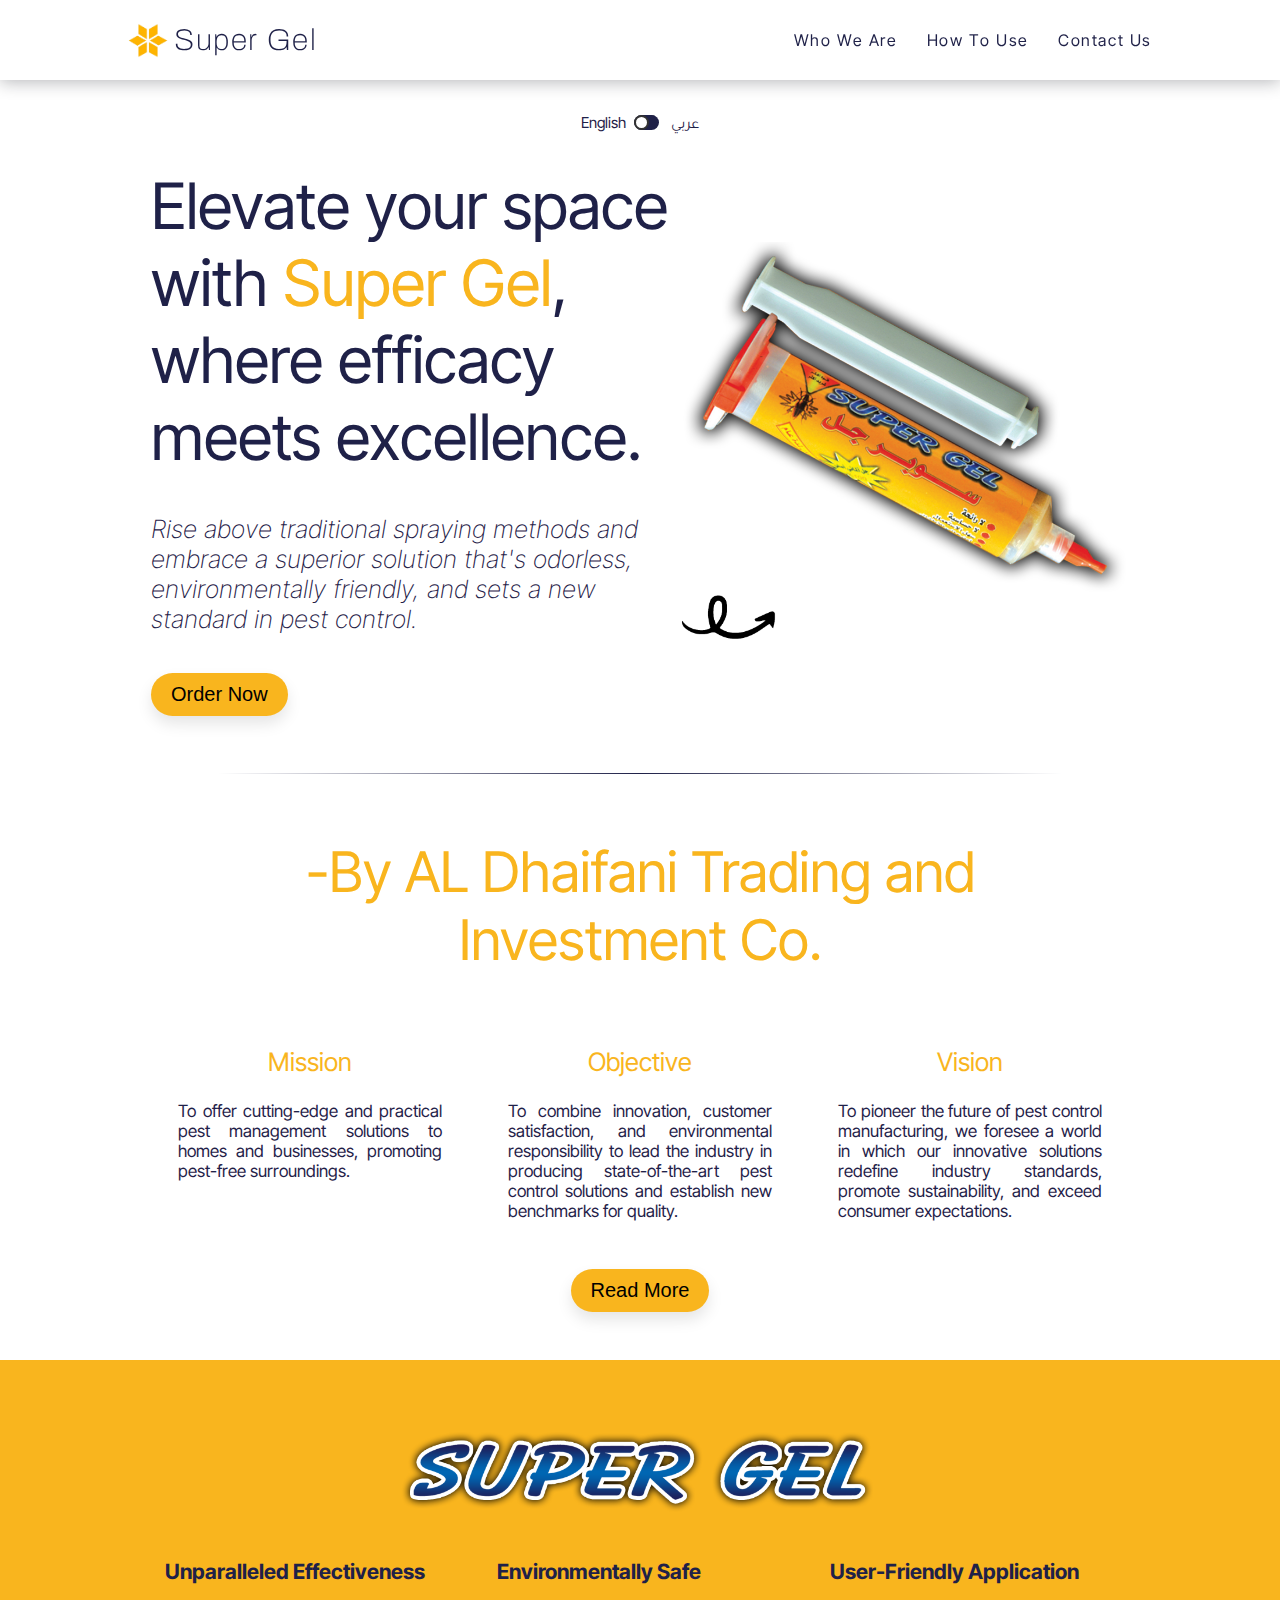
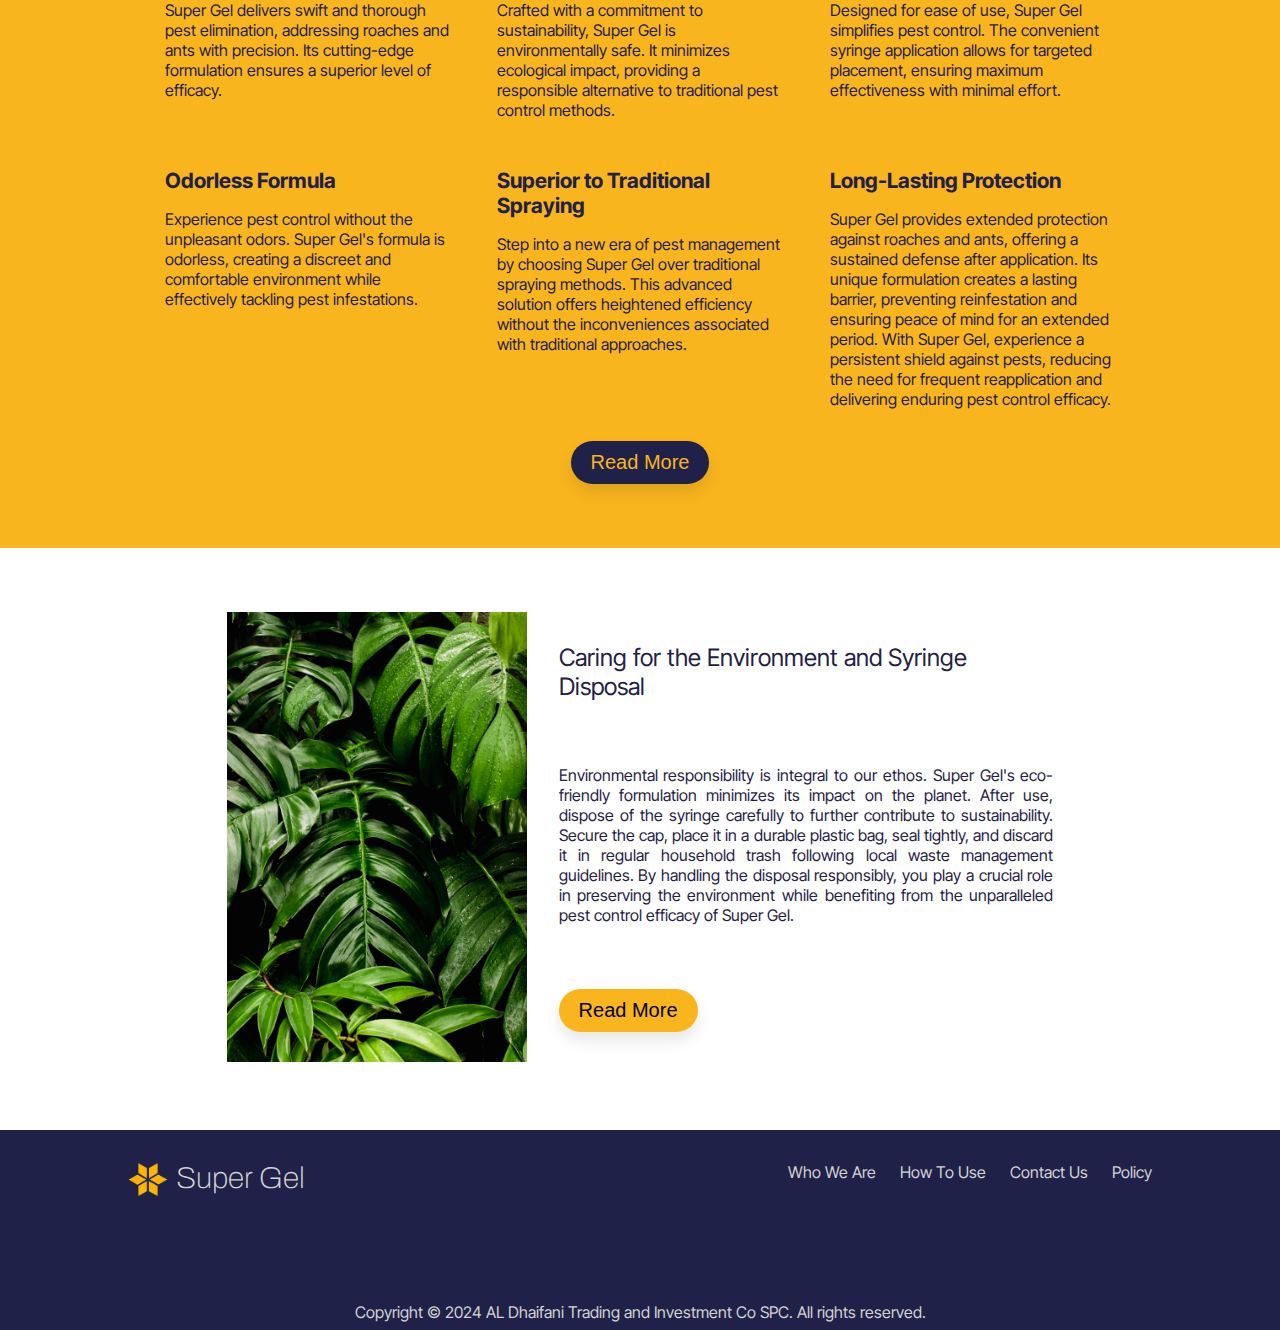
==== home.html @ 7fd61849 "rename index to home" ====
<!DOCTYPE html>
<html lang="en">
	<head>
		<meta charset="UTF-8" />
		<meta name="viewport" content="width=device-width, initial-scale=1.0" />

		<!--============== CSS ================-->
		<link rel="stylesheet" href="./css/setup.css" />
		<link rel="stylesheet" href="./css/style.css" />

		<!--============== FontAwesome ================-->
		<link
			rel="stylesheet"
			href="https://cdnjs.cloudflare.com/ajax/libs/font-awesome/6.4.2/css/all.min.css"
			integrity="sha512-z3gLpd7yknf1YoNbCzqRKc4qyor8gaKU1qmn+CShxbuBusANI9QpRohGBreCFkKxLhei6S9CQXFEbbKuqLg0DA=="
			crossorigin="anonymous"
			referrerpolicy="no-referrer"
		/>

		<title>Welcome - Super Gel</title>
	</head>
	<body>
		<!--=========== Nav Bar =============-->
		<div class="nav" id="nav">
			<div class="container">
				<div class="logo__container">
					<a href="#">
						<img src="./images/logo.png" alt="logo" />
						<h1 class="logo__text">Super Gel</h1>
					</a>
				</div>
				<div id="nav-toggle" class="nav-toggle">
					<i id="nav-burger" class="fa-solid fa-bars fa-lg burger"></i>
					<i id="nav-close" class="fa-solid fa-x fa-lg close"></i>
				</div>
				<div id="nav-list" class="nav__list">
					<ul>
						<li>
							<a href="#"><p>Who We Are</p></a>
						</li>
						<li>
							<a href="#"><p>How To Use</p></a>
						</li>
						<li>
							<a href="#"><p>Contact Us</p></a>
						</li>
					</ul>
				</div>
			</div>
		</div>

		<!--=========== Hero =============-->
		<div id="main">
			<div class="language-btns" dir="ltr">
				<span class="english__switch">English</span>
				<input type="checkbox" class="check" onclick="location.href='#'" />
				<span
					class="arabic__switch"
					dir="auto"
					style="font-family: 'Tajawal', sans-serif"
					>عربي</span
				>
			</div>
			<div class="hero">
				<div class="hero__text">
					<h1 class="hero__title">
						Elevate your space with <span>Super Gel</span>, where efficacy meets
						excellence.
					</h1>
					<p class="hero__description">
						Rise above traditional spraying methods and embrace a superior
						solution that's odorless, environmentally friendly, and sets a new
						standard in pest control.
					</p>
					<a href="#"><button>Order Now</button></a>
				</div>
				<div class="hero__img">
					<img src="./images/syringe.png" alt="" class="syringe" />
					<img src="./images/twisted arrow.png" alt="" class="arrow" />
				</div>
			</div>
			<div class="hr-container">
				<hr class="hr-text" />
			</div>
		</div>

		<!--=========== Who We Are =============-->
		<div id="who_we_are">
			<div class="we__title">
				<h1>-By AL Dhaifani Trading and Investment Co.</h1>
			</div>
			<div class="we__list">
				<div class="we__list_item">
					<i class="fa-solid fa-crosshairs fa-2xl"></i>
					<h2>Mission</h2>
					<p>
						To offer cutting-edge and practical pest management solutions to
						homes and businesses, promoting pest-free surroundings.
					</p>
				</div>
				<div class="we__list_item">
					<i class="fa-solid fa-bullseye fa-2xl"></i>
					<h2>Objective</h2>
					<p>
						To combine innovation, customer satisfaction, and environmental
						responsibility to lead the industry in producing state-of-the-art
						pest control solutions and establish new benchmarks for quality.
					</p>
				</div>
				<div class="we__list_item">
					<i class="fa-regular fa-eye fa-2xl"></i>
					<h2>Vision</h2>
					<p>
						To pioneer the future of pest control manufacturing, we foresee a
						world in which our innovative solutions redefine industry standards,
						promote sustainability, and exceed consumer expectations.
					</p>
				</div>
			</div>
			<a href="#"><button>Read More</button></a>
		</div>

		<!--=========== How To =============-->
		<div id="features">
			<div class="features_logo">
				<img src="./images/logo-blue.png" alt="brand-logo" />
			</div>
			<div class="features_list">
				<div class="features_item">
					<div class="features_item_title">
						<h2>Unparalleled Effectiveness</h2>
						<i class="fa-solid fa-bolt fa-xl"></i>
					</div>
					<p>
						Super Gel delivers swift and thorough pest elimination, addressing
						roaches and ants with precision. Its cutting-edge formulation
						ensures a superior level of efficacy.
					</p>
				</div>
				<div class="features_item">
					<div class="features_item_title">
						<h2>Environmentally Safe</h2>
						<i class="fa-solid fa-earth-africa fa-xl"></i>
					</div>
					<p>
						Crafted with a commitment to sustainability, Super Gel is
						environmentally safe. It minimizes ecological impact, providing a
						responsible alternative to traditional pest control methods.
					</p>
				</div>
				<div class="features_item">
					<div class="features_item_title">
						<h2>User-Friendly Application</h2>
						<i class="fa-solid fa-user-group fa-xl"></i>
					</div>
					<p>
						Designed for ease of use, Super Gel simplifies pest control. The
						convenient syringe application allows for targeted placement,
						ensuring maximum effectiveness with minimal effort.
					</p>
				</div>
				<div class="features_item">
					<div class="features_item_title">
						<h2>Odorless Formula</h2>
						<i class="fa-solid fa-virus-slash fa-xl"></i>
					</div>
					<p>
						Experience pest control without the unpleasant odors. Super Gel's
						formula is odorless, creating a discreet and comfortable environment
						while effectively tackling pest infestations.
					</p>
				</div>
				<div class="features_item">
					<div class="features_item_title">
						<h2>Superior to Traditional Spraying</h2>
						<i class="fa-solid fa-crown fa-xl"></i>
					</div>
					<p>
						Step into a new era of pest management by choosing Super Gel over
						traditional spraying methods. This advanced solution offers
						heightened efficiency without the inconveniences associated with
						traditional approaches.
					</p>
				</div>
				<div class="features_item">
					<div class="features_item_title">
						<h2>Long-Lasting Protection</h2>
						<i class="fa-solid fa-shield fa-xl"></i>
					</div>
					<p>
						Super Gel provides extended protection against roaches and ants,
						offering a sustained defense after application. Its unique
						formulation creates a lasting barrier, preventing reinfestation and
						ensuring peace of mind for an extended period. With Super Gel,
						experience a persistent shield against pests, reducing the need for
						frequent reapplication and delivering enduring pest control
						efficacy.
					</p>
				</div>
			</div>
			<a href="#"><button>Read More</button></a>
		</div>

		<!--=========== Envt =============-->
		<div id="envt">
			<div class="envt__container">
				<div class="envt_img">
					<img src="./images/leafs.jpg" alt="leafs" id="leafs" />
				</div>
				<div class="envt_description">
					<h2>Caring for the Environment and Syringe Disposal</h2>
					<p>
						Environmental responsibility is integral to our ethos. Super Gel's
						eco-friendly formulation minimizes its impact on the planet. After
						use, dispose of the syringe carefully to further contribute to
						sustainability. Secure the cap, place it in a durable plastic bag,
						seal tightly, and discard it in regular household trash following
						local waste management guidelines. By handling the disposal
						responsibly, you play a crucial role in preserving the environment
						while benefiting from the unparalleled pest control efficacy of
						Super Gel.
					</p>
					<a href="#"><button>Read More</button></a>
				</div>
			</div>
		</div>

		<!--=========== Footer =============-->
		<div id="footer">
			<div class="footer__container">
				<div class="footer__logo">
					<a href="#">
						<img src="./images/logo.png" alt="logo" />
						<h1 class="logo__text">Super Gel</h1>
					</a>
				</div>
				<div class="footer__links">
					<ul>
						<li>
							<a href="#"><p>Who We Are</p></a>
						</li>
						<li>
							<a href="#"><p>How To Use</p></a>
						</li>
						<li>
							<a href="#"><p>Contact Us</p></a>
						</li>
						<li>
							<a href="#"><p>Policy</p></a>
						</li>
					</ul>
				</div>
			</div>
			<div class="footer__copyright">
				<p>
					Copyright © 2024 AL Dhaifani Trading and Investment Co SPC. All rights
					reserved.
				</p>
			</div>
		</div>

		<!--============== JS ================-->
		<script src="./js/index.js"></script>
	</body>
</html>
---- css/setup.css ----
/*==============
    CSS RESET
===============*/
html {
	box-sizing: border-box;
	font-size: 16px;
}

*,
*:before,
*:after {
	box-sizing: inherit;
}

body,
div,
h1,
h2,
h3,
h4,
h5,
h6,
p,
ol,
ul,
fieldset {
	margin: 0;
	padding: 0;
	font-weight: normal;
}

ol,
ul {
	list-style: none;
}

img {
	max-width: 100%;
	height: auto;
}

/*===============
    Variables
===============*/
:root {
	--primary-color: #f9b51e;
	--text-color: #1f2148;
	--accent-color: #d3d2d2;
	--white-color: #ffffff;
}
---- css/style.css ----
/*============
    Fonts
============*/
@import url('https://fonts.googleapis.com/css2?family=Archivo:ital,wght@1,500&family=Inter+Tight:ital,wght@0,400;1,200&display=swap');
@import url('https://fonts.googleapis.com/css2?family=Tajawal:wght@200;300;400;500;700;800;900&display=swap');

/*============
    Global
============*/
body {
	background-color: var(--white-color);
	font-family: 'Inter Tight', sans-serif;
	color: var(--text-color);
	height: 100vh;
	overflow: scroll;
	scroll-behavior: smooth;
}

ul {
	list-style: non;
}

ul {
	list-style: none;
}

a,
a:active,
a:visited {
	text-decoration: none;
	color: var(--text-color);
}

a:hover {
	color: var(--primary-color);
}

button {
	font-size: 20px;
	width: auto;
	height: auto;
	border: none;
	border-radius: 40px;
	padding: 10px 20px;
	background-color: var(--primary-color);
	cursor: pointer;
	box-shadow: 0px 8px 15px rgba(0, 0, 0, 0.1);
	transition: all 0.3s ease 0s;
}

button:hover {
	opacity: 0.8;
}

.container {
	width: 80%;
	display: flex;
	align-items: center;
	justify-content: space-between;
}

/*============
    navbar
============*/
#nav {
	width: 100vw;
	height: 5rem;
	display: flex;
	flex-direction: row;
	align-items: center;
	justify-content: center;
	padding: 1rem 0;
	letter-spacing: 0.1rem;
	position: fixed;
	z-index: 100;
	box-shadow: 0 2px 16px hsla(220, 32%, 8%, 0.3);
	background-color: var(--white-color);
}

#nav .logo__container a {
	display: flex;
	justify-content: center;
	align-items: center;
	column-gap: 6px;
}

#nav .logo__container img {
	width: 40px;
	height: 35px;
}

#nav .logo__container .logo__text {
	font-size: 30px;
	font-family: 'Archivo', sans-serif;
	font-weight: 100;
}

#nav .nav__list {
	height: 100%;
	width: 35%;
}

#nav .nav__list ul {
	display: flex;
	justify-content: space-between;
	align-items: center;
}

#nav .nav-toggle {
	width: 15px;
	height: 100%;
	display: flex;
	align-items: center;
	cursor: pointer;
	display: none;
}

#nav .nav-toggle .burger,
#nav .nav-toggle .close {
	display: none;
	transition: all 300ms ease;
}

/*============
    Main
============*/
#main {
	width: 100vw;
	display: flex;
	padding: 7rem 7rem 0 7rem;
	flex-direction: column;
	align-items: center;
	justify-content: center;
}

/* ------- Lang Btn ------*/
#main .language-btns {
	text-align: center;
	font-size: 15px;
}

#main .check {
	position: relative;
	width: 30px;
	cursor: pointer;
}

#main .check::before {
	position: absolute;
	content: '';
	width: 25px;
	height: 15px;
	background-color: var(--text-color);
	border-radius: 25px;
}

#main .check:checked::before {
	background-color: var(--primary-color);
}

#main .check::after {
	content: '';
	position: absolute;
	left: 0px;
	width: 15px;
	height: 15px;
	background-color: #fff;
	border-radius: 25px;
	transition: 0.25s;
	border: 2px solid #333;
	box-sizing: border-box;
}

#main .check:checked::after {
	left: 12px;
	border: 2px solid var(--accent-color);
}

/* ------- Hero ------*/
#main .hero {
	width: 100%;
	height: fit-content;
	margin: 2rem 0;
	display: flex;
	align-items: center;
	justify-content: center;
}

#main .hero__text {
	height: 61vh;
	width: 50%;
	display: flex;
	flex-direction: column;
	justify-content: space-between;
}

#main .hero__text .hero__title {
	font-size: 64px;
}

#main .hero__text .hero__title span {
	color: var(--primary-color);
}

#main .hero__text .hero__description {
	font-size: 25px;
	font-style: italic;
	font-weight: 200;
}

#main .hero__img {
	display: flex;
	flex-direction: column;
}

#main .hero__img .syringe {
	width: 450px;
	height: 350px;
}

#main .hero__img .arrow {
	width: 100px;
}

/*============
    Line
============*/
.hr-container {
	margin: 0 0 2.5rem 0;
	width: 80%;
	text-align: center;
}

.hr-text {
	font-size: 20px;
	position: relative;
	border: 0;
	height: 1.5em;
	width: 100%;
}
.hr-text:before {
	content: '';
	position: absolute;
	background: linear-gradient(to right, transparent, #1f2148, transparent);
	left: 0;
	top: 50%;
	width: 100%;
	height: 1px;
}

/*================
    Who We Are
=================*/
#who_we_are {
	width: 100vw;
	padding: 0 7rem;
	display: flex;
	flex-direction: column;
	justify-content: center;
	align-items: center;
	row-gap: 3rem;
}

#who_we_are .we__title {
	color: var(--primary-color);
	font-size: 28px;
	width: 70%;
	text-align: center;
}

#who_we_are .we__list {
	width: 100%;
	display: flex;
	justify-content: space-evenly;
	align-items: start;
}

#who_we_are .we__list .we__list_item {
	width: 25%;
	display: flex;
	flex-direction: column;
	justify-content: center;
	align-items: center;
	row-gap: 1.5rem;
	font-size: 17px;
}

#who_we_are .we__list .we__list_item h2 {
	color: var(--primary-color);
}

#who_we_are .we__list .we__list_item p {
	text-align: justify;
}

#who_we_are .hr-container {
	margin-top: 0;
}

/*================
    features
=================*/
#features {
	width: 100vw;
	padding: 4rem 7rem;
	margin-top: 3rem;
	display: flex;
	flex-direction: column;
	justify-content: center;
	align-items: center;
	row-gap: 2rem;
	background-color: var(--primary-color);
}

#features .features_logo img {
	width: 500px;
}

#features .features_list {
	width: 90%;
	display: flex;
	justify-content: space-between;
	align-items: start;
	flex-wrap: wrap;
	row-gap: 3rem;
}

#features .features_list .features_item {
	width: 30%;
	display: flex;
	flex-direction: column;
	row-gap: 1rem;
}

#features .features_list .features_item .features_item_title {
	display: flex;
	justify-content: space-between;
	align-items: center;
}

#features .features_list .features_item .features_item_title h2 {
	font-size: 21px;
	font-weight: bold;
}

#features button {
	background-color: var(--text-color);
	color: var(--primary-color);
}

/*============
    Envt
============*/
#envt {
	width: 100vw;
	padding: 4rem 7rem;
	display: flex;
	flex-direction: column;
	justify-content: center;
	align-items: center;
}

#envt .envt__container {
	width: 80%;
	display: flex;
	justify-content: center;
	align-items: start;
	column-gap: 2rem;
}

#leafs {
	width: 300px;
}

#envt .envt__container .envt_description {
	width: calc(100% - 350px);
	min-height: 450px;
	display: flex;
	flex-direction: column;
	justify-content: center;
	row-gap: 4rem;
}

#envt .envt__container .envt_description p {
	text-align: justify;
}

/*=========
  Footer
==========*/
#footer {
	width: 100%;
	padding: 0rem 4rem;
	min-height: 200px;
	background-color: var(--text-color);
	color: var(--accent-color);
	display: flex;
	flex-direction: column;
	justify-content: space-between;
	align-items: center;
}

#footer a {
	color: var(--accent-color);
}

#footer a:hover {
	color: var(--primary-color);
}

#footer .footer__container {
	width: 100%;
	padding: 2rem 4rem 0 4rem;
	display: flex;
	justify-content: space-between;
	align-items: start;
}

#footer .footer__logo a {
	display: flex;
	column-gap: 0.5rem;
	justify-content: center;
}

#footer .footer__logo img {
	width: 40px;
	height: 35px;
}

#footer .footer__logo a h1 {
	font-size: 30px;
	font-family: 'Archivo', sans-serif;
	font-weight: 100;
}

#footer .footer__links ul {
	display: flex;
	justify-content: center;
	align-items: center;
	column-gap: 1.5rem;
}

#footer .footer__copyright {
	padding-bottom: 0.5rem;
	text-align: center;
}

/*===============
  Responsiveness
===============*/

/* --- large tablets --- */
@media screen and (max-width: 1180px) {
	.container {
		width: 90%;
	}

	/* -- nav -- */
	#nav .nav__list {
		width: 40%;
	}

	/* -- hero -- */
	#main {
		padding: 7rem 3.5rem 0 3.5rem;
	}

	#main .hero__text {
		height: 50vh;
		width: 60%;
		display: flex;
		flex-direction: column;
		row-gap: 0.5rem;
	}

	#main .hero__text .hero__title {
		font-size: 50px;
	}

	#main .hero__text .hero__description {
		font-size: 20px;
	}

	#main .hero__img .syringe {
		width: 450px;
		height: 330px;
	}

	#main .hero__img .arrow {
		width: 90px;
	}

	/* -- who we are -- */
	#who_we_are {
		padding: 0 3rem;
	}

	#who_we_are .we__title {
		font-size: 25px;
	}

	#who_we_are .we__list {
		justify-content: space-between;
	}

	#who_we_are .we__list .we__list_item {
		width: 30%;
		display: flex;
		flex-direction: column;
		justify-content: center;
		align-items: center;
		row-gap: 1.5rem;
	}

	/* -- features -- */
	#features {
		padding: 3rem;
		margin-top: 3rem;
	}

	#features .features_logo img {
		width: 480px;
	}

	#features .features_list {
		width: 100%;
		row-gap: 2rem;
	}

	#features .features_list .features_item {
		width: 31%;
	}

	#features .features_list .features_item .features_item_title h2 {
		font-size: 18px;
	}

	/* -- envt -- */
	#envt {
		width: 100vw;
		padding: 3rem 2rem;
	}

	#envt .envt__container {
		width: 95%;
		column-gap: 1rem;
	}

	#leafs {
		width: 200px;
	}

	#envt .envt__container .envt_description {
		width: calc(100% - 200px - 1rem);
		min-height: 300px;
		row-gap: 1.5rem;
	}

	#envt .envt__container .envt_description h2 {
		font-size: 20px;
	}

	/* -- footer -- */
	#footer {
		min-height: 170px;
		padding: 0 2rem;
	}
}

/* --- small & medium tablet --- */
@media screen and (max-width: 970px) {
	/* -- nav -- */
	#nav {
		height: 4.5rem;
	}

	#nav .logo__container img {
		width: 35px;
		height: 30px;
	}

	#nav .logo__container .logo__text {
		font-size: 25px;
	}

	#nav .nav__list {
		position: absolute;
		height: fit-content;
		width: 100vw;
		left: 0;
		right: 0;
		top: 4.5rem;
		display: none;
		box-shadow: 0 15px 10px -10px hsla(220, 32%, 8%, 0.3);
		background-color: var(--white-color);
	}

	#nav .nav__list ul {
		flex-direction: column;
		width: 100%;
	}

	#nav .nav__list ul li {
		width: 100%;
		height: 4rem;
	}

	#nav .nav__list ul li:hover {
		background-color: var(--accent-color);
	}

	#nav .nav__list ul li a {
		width: 100%;
		height: 100%;
		display: flex;
		justify-content: center;
		align-items: center;
	}

	#nav .nav__list ul li a:hover {
		color: var(--text-color);
	}

	#nav .nav-toggle {
		display: block;
	}

	#nav .nav-toggle .burger {
		display: block;
	}

	/* -- hero -- */
	#main {
		padding: 7rem 1.5rem 0 1.5rem;
	}

	#main .hero {
		flex-direction: column;
	}

	#main .hero__text {
		height: calc(100vh - 7rem - 300px - 5.5rem);
		width: 100%;
		margin-bottom: 1.5rem;
	}

	#main .hero__text .hero__title {
		font-size: 39px;
	}

	#main .hero__text .hero__description {
		font-size: 17px;
	}

	button {
		font-size: 13px;
		padding: 10px 15px;
	}

	#main .hero__img .syringe {
		width: 300px;
		height: 250px;
	}

	#main .hero__img .arrow {
		width: 90px;
	}

	/* -- hero -- */
	#who_we_are {
		padding: 0 1.5rem;
		row-gap: 2rem;
	}

	#who_we_are .we__title {
		font-size: 20px;
		width: 75%;
	}

	#who_we_are .we__list {
		flex-direction: column;
		align-items: center;
		row-gap: 2rem;
	}

	#who_we_are .we__list .we__list_item {
		width: 90%;
		row-gap: 1.5rem;
		font-size: 17px;
	}

	/* -- features -- */
	#features {
		width: 100vw;
		padding: 2.5rem 1.5rem;
		row-gap: 1.5rem;
	}

	#features .features_logo img {
		width: 400px;
	}

	#features .features_list {
		width: 100%;
		justify-content: space-evenly;
		row-gap: 2rem;
	}

	#features .features_list .features_item {
		width: 43%;
	}

	/* -- envt -- */
	#footer {
		padding-top: 0rem;
	}

	/* -- footer -- */
	#footer {
		min-height: 230px;
		padding: 0 2rem;
	}

	#footer .footer__links ul {
		display: flex;
		flex-direction: column;
		justify-content: center;
		align-items: start;
		row-gap: 0.8rem;
	}
}

/* --- small Phones--- */
@media screen and (max-width: 490px) {
	/* -- hero -- */
	#main .hero__text .hero__title {
		font-size: 30px;
	}

	#main .hero__text .hero__description {
		font-size: 18px;
	}

	button {
		font-size: 13px;
		padding: 10px 15px;
	}

	#main .hero__img .syringe {
		width: 250px;
		height: 200px;
	}

	#main .hero__img .arrow {
		width: 70px;
	}

	/* -- hero -- */
	#who_we_are {
		padding: 0 0.5rem;
		row-gap: 2rem;
	}

	#who_we_are .we__title {
		font-size: 13px;
		width: 90%;
	}

	#who_we_are .we__list {
		flex-direction: column;
		align-items: center;
		row-gap: 2rem;
	}

	#who_we_are .we__list .we__list_item {
		width: 90%;
		row-gap: 1.5rem;
		font-size: 13px;
	}

	/* -- features -- */
	#features {
		padding: 2rem 0.5rem;
	}

	#features .features_logo img {
		width: 300px;
	}

	#features .features_list {
		width: 100%;
		display: flex;
		flex-direction: column;
		justify-content: center;
		align-items: center;
		row-gap: 2rem;
	}

	#features .features_list .features_item {
		width: 95%;
	}

	/* -- envt -- */
	#envt {
		width: 100vw;
		padding: 2rem 0.5rem;
		display: flex;
		flex-direction: column;
		justify-content: center;
		align-items: center;
	}

	#envt .envt__container {
		width: 80%;
		display: flex;
		flex-direction: column;
		justify-content: center;
		align-items: center;
		row-gap: 2rem;
	}

	#leafs {
		width: 200px;
	}

	#envt .envt__container .envt_description {
		width: 100%;
		row-gap: 2rem;
	}

	/* -- footer -- */
	#footer .footer__logo {
		width: 100%;
	}

	#footer .footer__links {
		width: 100%;
	}

	#footer .footer__links ul {
		display: flex;
		flex-direction: column;
		justify-content: center;
		align-items: center;
		row-gap: 0.8rem;
	}

	#footer .footer__container {
		width: 100%;
		padding: 2rem 4rem 0 4rem;
		display: flex;
		flex-direction: column;
		justify-content: center;
		align-items: center;
		row-gap: 1.5rem;
		margin-bottom: 2rem;
	}
}
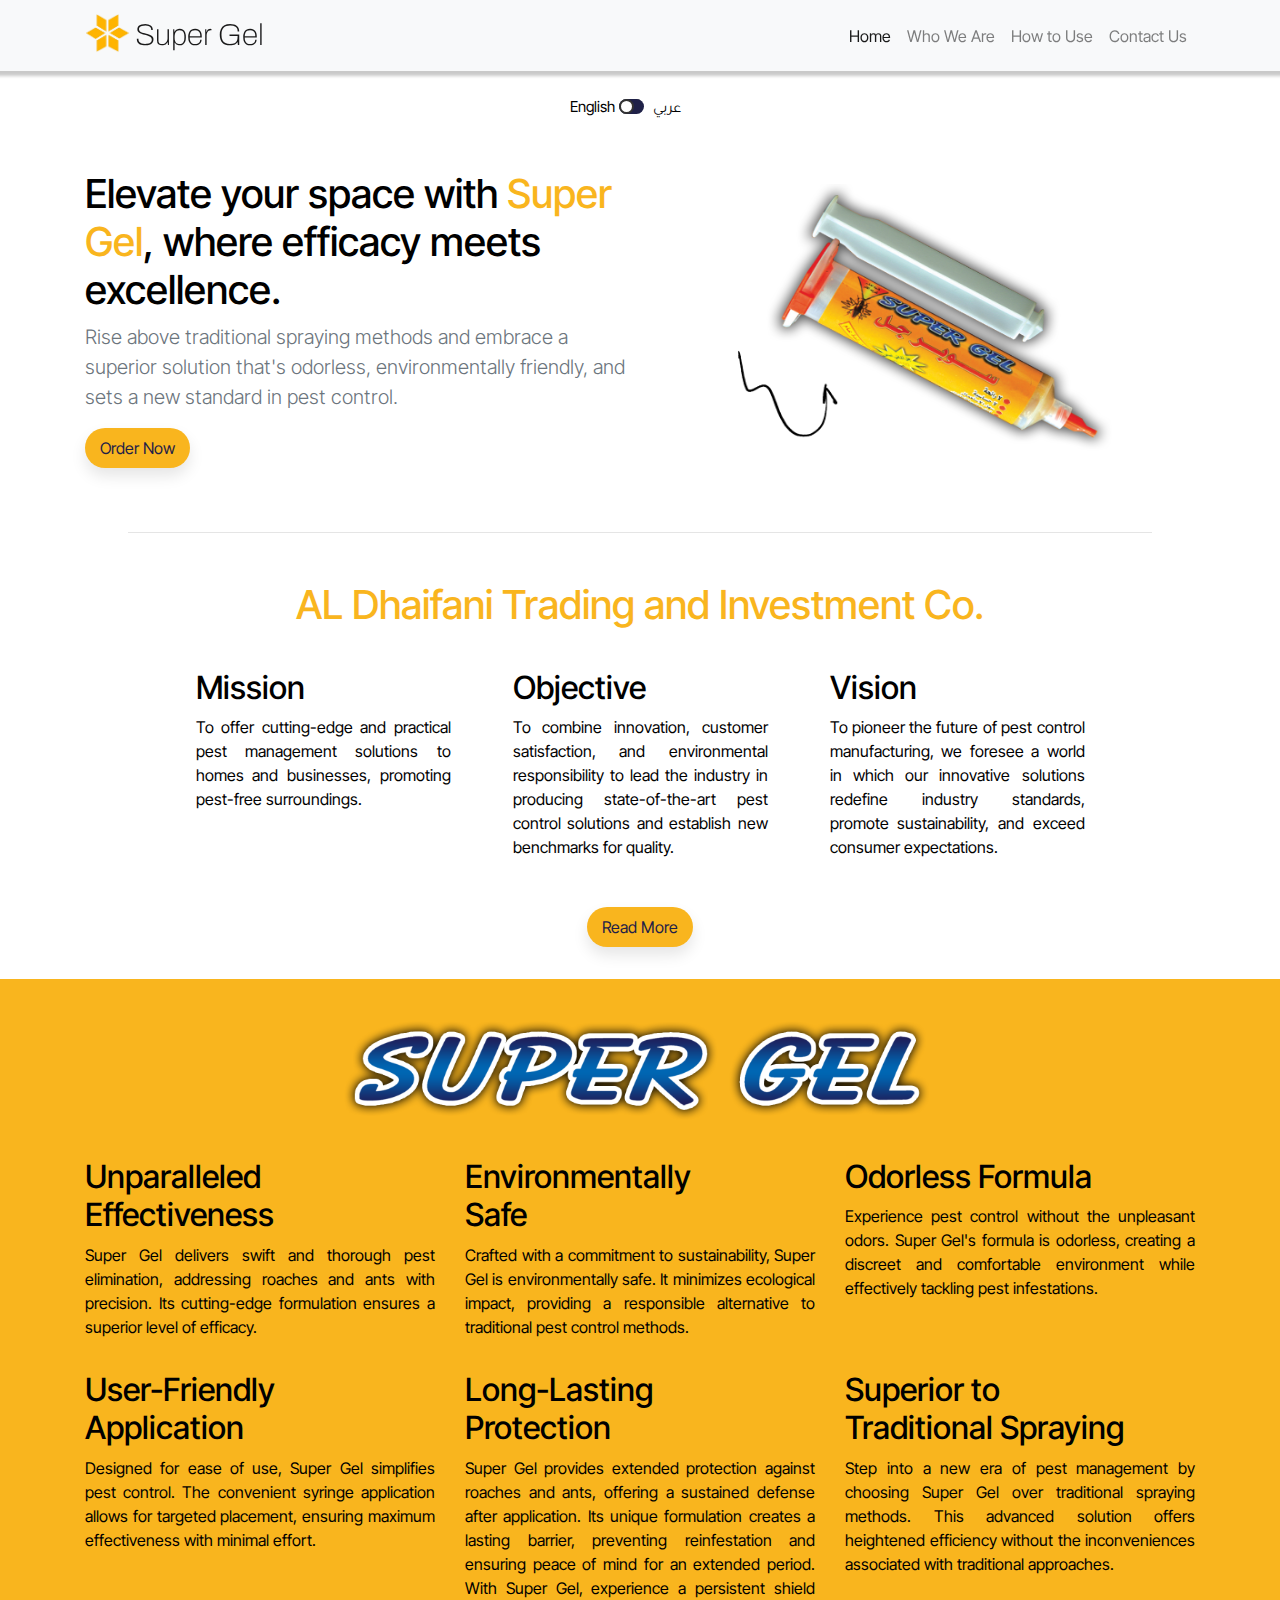
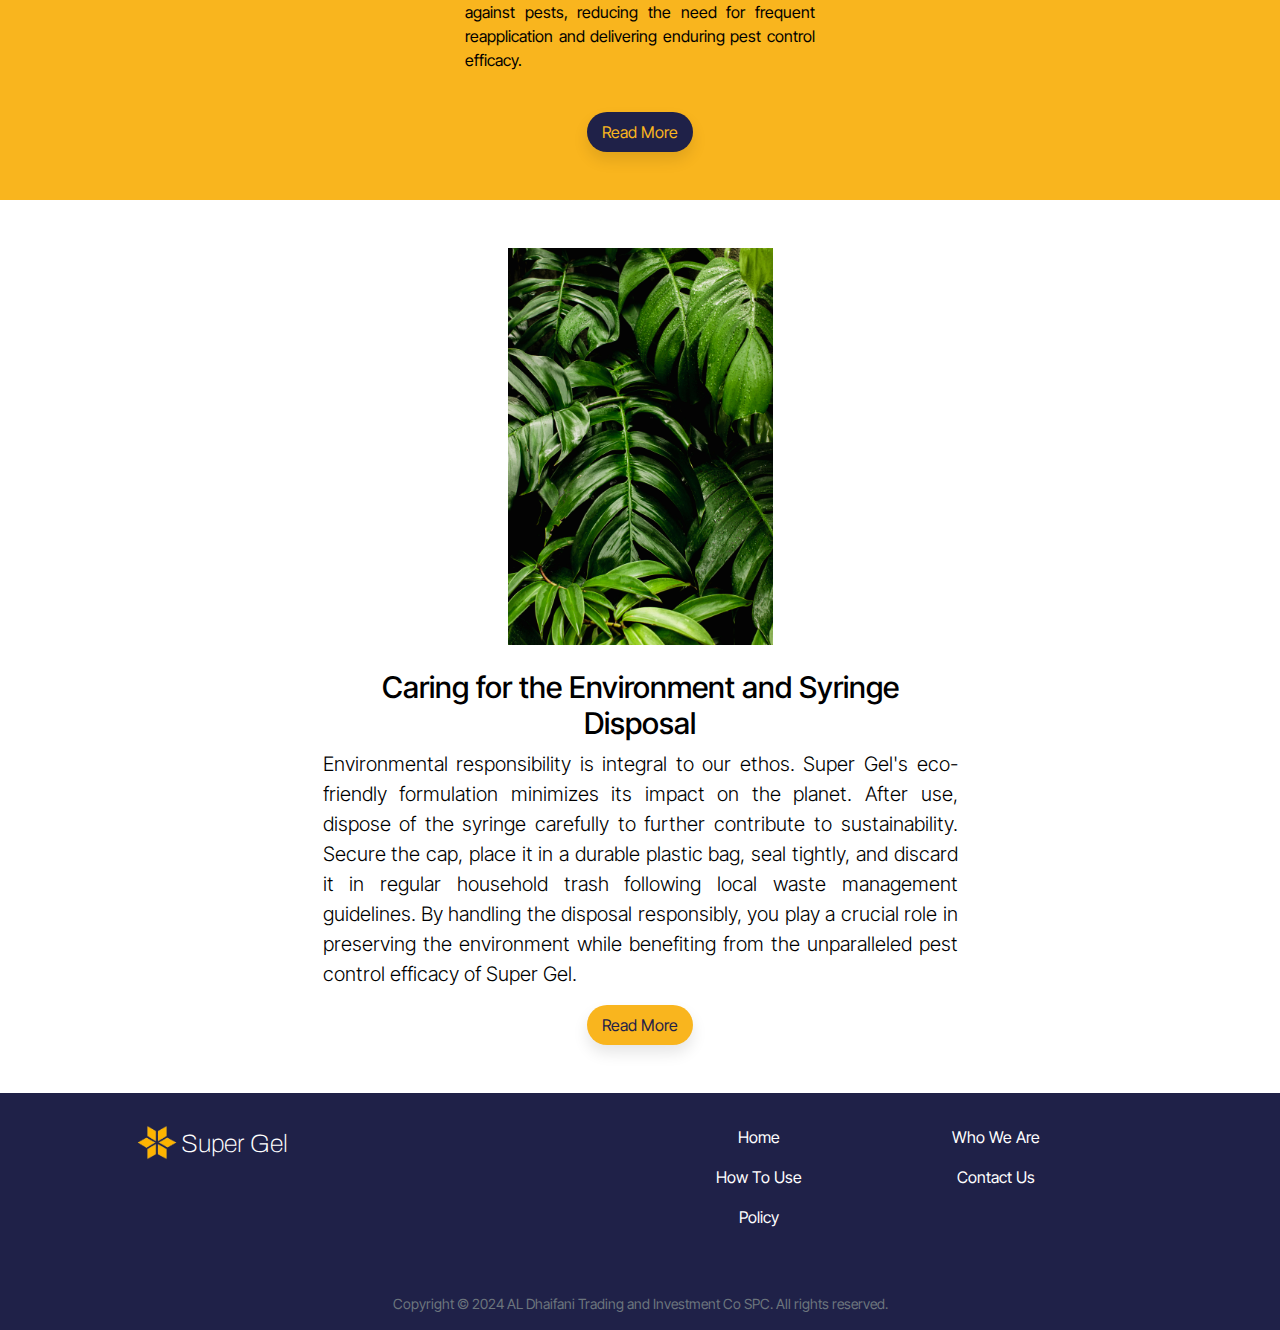
==== commit 8e074618: "set up redirect according to user Language" ====
--- a/home.html
+++ b/home.html
@@ -3,263 +3,50 @@
 	<head>
 		<meta charset="UTF-8" />
 		<meta name="viewport" content="width=device-width, initial-scale=1.0" />
-
-		<!--============== CSS ================-->
-		<link rel="stylesheet" href="./css/setup.css" />
-		<link rel="stylesheet" href="./css/style.css" />
-
-		<!--============== FontAwesome ================-->
-		<link
-			rel="stylesheet"
-			href="https://cdnjs.cloudflare.com/ajax/libs/font-awesome/6.4.2/css/all.min.css"
-			integrity="sha512-z3gLpd7yknf1YoNbCzqRKc4qyor8gaKU1qmn+CShxbuBusANI9QpRohGBreCFkKxLhei6S9CQXFEbbKuqLg0DA=="
-			crossorigin="anonymous"
-			referrerpolicy="no-referrer"
-		/>
-
-		<title>Welcome - Super Gel</title>
+		<title>Home</title>
 	</head>
 	<body>
-		<!--=========== Nav Bar =============-->
-		<div class="nav" id="nav">
-			<div class="container">
-				<div class="logo__container">
-					<a href="#">
-						<img src="./images/logo.png" alt="logo" />
-						<h1 class="logo__text">Super Gel</h1>
-					</a>
-				</div>
-				<div id="nav-toggle" class="nav-toggle">
-					<i id="nav-burger" class="fa-solid fa-bars fa-lg burger"></i>
-					<i id="nav-close" class="fa-solid fa-x fa-lg close"></i>
-				</div>
-				<div id="nav-list" class="nav__list">
-					<ul>
-						<li>
-							<a href="#"><p>Who We Are</p></a>
-						</li>
-						<li>
-							<a href="#"><p>How To Use</p></a>
-						</li>
-						<li>
-							<a href="#"><p>Contact Us</p></a>
-						</li>
-					</ul>
-				</div>
-			</div>
-		</div>
+		<script>
+			var userLang = navigator.language || navigator.userLanguage;
+			var ar_codes = [
+				'ar',
+				'ar-001',
+				'ar-AE',
+				'ar-BH',
+				'ar-DJ',
+				'ar-DZ',
+				'ar-EG',
+				'ar-EH',
+				'ar-ER',
+				'ar-IL',
+				'ar-IQ',
+				'ar-JO',
+				'ar-KM',
+				'ar-KW',
+				'ar-LB',
+				'ar-LY',
+				'ar-MA',
+				'ar-MR',
+				'ar-OM',
+				'ar-PS',
+				'ar-QA',
+				'ar-SA',
+				'ar-SD',
+				'ar-SO',
+				'ar-SS',
+				'ar-SY',
+				'ar-TD',
+				'ar-TN',
+				'ar-YE',
+			];
 
-		<!--=========== Hero =============-->
-		<div id="main">
-			<div class="language-btns" dir="ltr">
-				<span class="english__switch">English</span>
-				<input type="checkbox" class="check" onclick="location.href='#'" />
-				<span
-					class="arabic__switch"
-					dir="auto"
-					style="font-family: 'Tajawal', sans-serif"
-					>عربي</span
-				>
-			</div>
-			<div class="hero">
-				<div class="hero__text">
-					<h1 class="hero__title">
-						Elevate your space with <span>Super Gel</span>, where efficacy meets
-						excellence.
-					</h1>
-					<p class="hero__description">
-						Rise above traditional spraying methods and embrace a superior
-						solution that's odorless, environmentally friendly, and sets a new
-						standard in pest control.
-					</p>
-					<a href="#"><button>Order Now</button></a>
-				</div>
-				<div class="hero__img">
-					<img src="./images/syringe.png" alt="" class="syringe" />
-					<img src="./images/twisted arrow.png" alt="" class="arrow" />
-				</div>
-			</div>
-			<div class="hr-container">
-				<hr class="hr-text" />
-			</div>
-		</div>
+			if (ar_codes.includes(userLang)) {
+				url = 'ar/home.html';
+			} else {
+				url = 'en/home.html';
+			}
 
-		<!--=========== Who We Are =============-->
-		<div id="who_we_are">
-			<div class="we__title">
-				<h1>-By AL Dhaifani Trading and Investment Co.</h1>
-			</div>
-			<div class="we__list">
-				<div class="we__list_item">
-					<i class="fa-solid fa-crosshairs fa-2xl"></i>
-					<h2>Mission</h2>
-					<p>
-						To offer cutting-edge and practical pest management solutions to
-						homes and businesses, promoting pest-free surroundings.
-					</p>
-				</div>
-				<div class="we__list_item">
-					<i class="fa-solid fa-bullseye fa-2xl"></i>
-					<h2>Objective</h2>
-					<p>
-						To combine innovation, customer satisfaction, and environmental
-						responsibility to lead the industry in producing state-of-the-art
-						pest control solutions and establish new benchmarks for quality.
-					</p>
-				</div>
-				<div class="we__list_item">
-					<i class="fa-regular fa-eye fa-2xl"></i>
-					<h2>Vision</h2>
-					<p>
-						To pioneer the future of pest control manufacturing, we foresee a
-						world in which our innovative solutions redefine industry standards,
-						promote sustainability, and exceed consumer expectations.
-					</p>
-				</div>
-			</div>
-			<a href="#"><button>Read More</button></a>
-		</div>
-
-		<!--=========== How To =============-->
-		<div id="features">
-			<div class="features_logo">
-				<img src="./images/logo-blue.png" alt="brand-logo" />
-			</div>
-			<div class="features_list">
-				<div class="features_item">
-					<div class="features_item_title">
-						<h2>Unparalleled Effectiveness</h2>
-						<i class="fa-solid fa-bolt fa-xl"></i>
-					</div>
-					<p>
-						Super Gel delivers swift and thorough pest elimination, addressing
-						roaches and ants with precision. Its cutting-edge formulation
-						ensures a superior level of efficacy.
-					</p>
-				</div>
-				<div class="features_item">
-					<div class="features_item_title">
-						<h2>Environmentally Safe</h2>
-						<i class="fa-solid fa-earth-africa fa-xl"></i>
-					</div>
-					<p>
-						Crafted with a commitment to sustainability, Super Gel is
-						environmentally safe. It minimizes ecological impact, providing a
-						responsible alternative to traditional pest control methods.
-					</p>
-				</div>
-				<div class="features_item">
-					<div class="features_item_title">
-						<h2>User-Friendly Application</h2>
-						<i class="fa-solid fa-user-group fa-xl"></i>
-					</div>
-					<p>
-						Designed for ease of use, Super Gel simplifies pest control. The
-						convenient syringe application allows for targeted placement,
-						ensuring maximum effectiveness with minimal effort.
-					</p>
-				</div>
-				<div class="features_item">
-					<div class="features_item_title">
-						<h2>Odorless Formula</h2>
-						<i class="fa-solid fa-virus-slash fa-xl"></i>
-					</div>
-					<p>
-						Experience pest control without the unpleasant odors. Super Gel's
-						formula is odorless, creating a discreet and comfortable environment
-						while effectively tackling pest infestations.
-					</p>
-				</div>
-				<div class="features_item">
-					<div class="features_item_title">
-						<h2>Superior to Traditional Spraying</h2>
-						<i class="fa-solid fa-crown fa-xl"></i>
-					</div>
-					<p>
-						Step into a new era of pest management by choosing Super Gel over
-						traditional spraying methods. This advanced solution offers
-						heightened efficiency without the inconveniences associated with
-						traditional approaches.
-					</p>
-				</div>
-				<div class="features_item">
-					<div class="features_item_title">
-						<h2>Long-Lasting Protection</h2>
-						<i class="fa-solid fa-shield fa-xl"></i>
-					</div>
-					<p>
-						Super Gel provides extended protection against roaches and ants,
-						offering a sustained defense after application. Its unique
-						formulation creates a lasting barrier, preventing reinfestation and
-						ensuring peace of mind for an extended period. With Super Gel,
-						experience a persistent shield against pests, reducing the need for
-						frequent reapplication and delivering enduring pest control
-						efficacy.
-					</p>
-				</div>
-			</div>
-			<a href="#"><button>Read More</button></a>
-		</div>
-
-		<!--=========== Envt =============-->
-		<div id="envt">
-			<div class="envt__container">
-				<div class="envt_img">
-					<img src="./images/leafs.jpg" alt="leafs" id="leafs" />
-				</div>
-				<div class="envt_description">
-					<h2>Caring for the Environment and Syringe Disposal</h2>
-					<p>
-						Environmental responsibility is integral to our ethos. Super Gel's
-						eco-friendly formulation minimizes its impact on the planet. After
-						use, dispose of the syringe carefully to further contribute to
-						sustainability. Secure the cap, place it in a durable plastic bag,
-						seal tightly, and discard it in regular household trash following
-						local waste management guidelines. By handling the disposal
-						responsibly, you play a crucial role in preserving the environment
-						while benefiting from the unparalleled pest control efficacy of
-						Super Gel.
-					</p>
-					<a href="#"><button>Read More</button></a>
-				</div>
-			</div>
-		</div>
-
-		<!--=========== Footer =============-->
-		<div id="footer">
-			<div class="footer__container">
-				<div class="footer__logo">
-					<a href="#">
-						<img src="./images/logo.png" alt="logo" />
-						<h1 class="logo__text">Super Gel</h1>
-					</a>
-				</div>
-				<div class="footer__links">
-					<ul>
-						<li>
-							<a href="#"><p>Who We Are</p></a>
-						</li>
-						<li>
-							<a href="#"><p>How To Use</p></a>
-						</li>
-						<li>
-							<a href="#"><p>Contact Us</p></a>
-						</li>
-						<li>
-							<a href="#"><p>Policy</p></a>
-						</li>
-					</ul>
-				</div>
-			</div>
-			<div class="footer__copyright">
-				<p>
-					Copyright © 2024 AL Dhaifani Trading and Investment Co SPC. All rights
-					reserved.
-				</p>
-			</div>
-		</div>
-
-		<!--============== JS ================-->
-		<script src="./js/index.js"></script>
+			window.location.href = url;
+		</script>
 	</body>
 </html>
